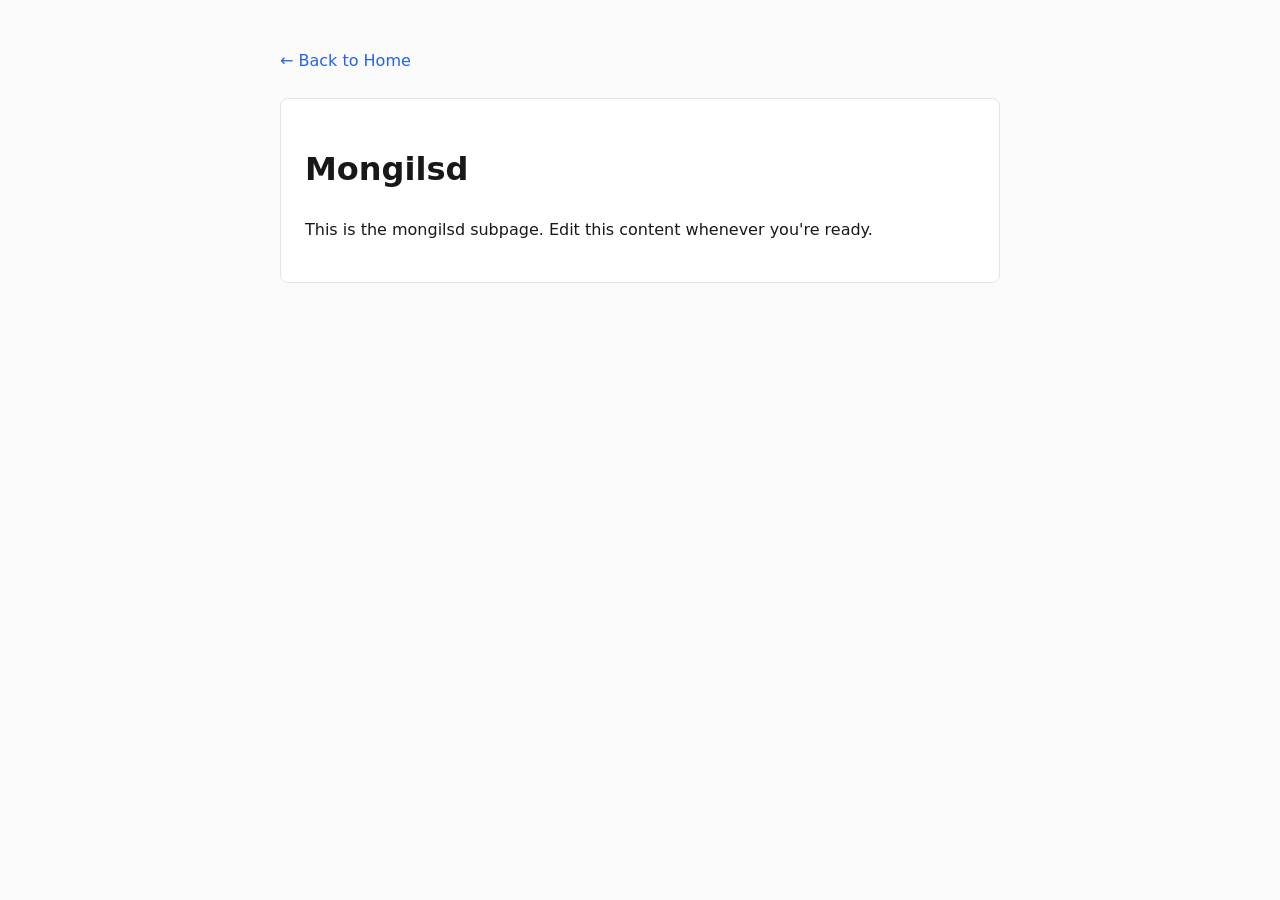
==== mongilsd/index.html @ da9980de "Add initial HTML structure for Mongilsd page" ====
<!DOCTYPE html>
<html lang="en">
<head>
  <meta charset="UTF-8" />
  <meta name="viewport" content="width=device-width, initial-scale=1.0" />
  <title>Mongilsd</title>
  <style>
    body {
      font-family: system-ui, -apple-system, BlinkMacSystemFont, "Segoe UI", Roboto, sans-serif;
      max-width: 720px;
      margin: 3rem auto;
      padding: 0 1.25rem;
      line-height: 1.6;
      color: #18181b;
      background: #fafafa;
    }
    a {
      color: #2563eb;
      text-decoration: none;
    }
    a:hover {
      text-decoration: underline;
    }
    .box {
      background: #ffffff;
      border: 1px solid #e4e4e7;
      border-radius: 8px;
      padding: 1.5rem;
      margin-top: 1.5rem;
    }
  </style>
</head>
<body>
  <p><a href="index.html">&larr; Back to Home</a></p>
  <div class="box">
    <h1>Mongilsd</h1>
    <p>This is the mongilsd subpage. Edit this content whenever you're ready.</p>
  </div>
</body>
</html>
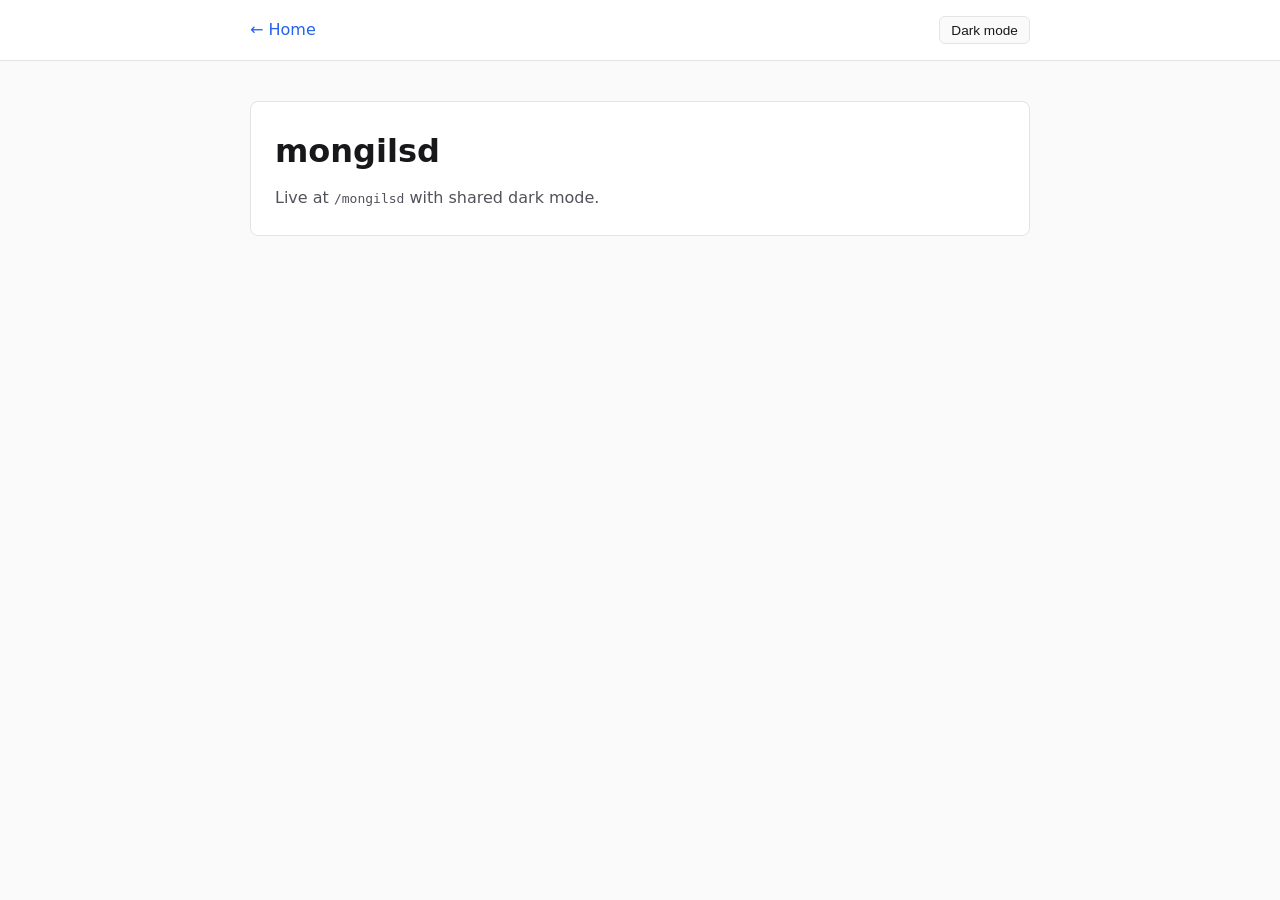
==== commit b82f3cda: "Implement theme toggle and update styles in index.html Added theme toggle functionality and updated " ====
--- a/mongilsd/index.html
+++ b/mongilsd/index.html
@@ -3,38 +3,156 @@
 <head>
   <meta charset="UTF-8" />
   <meta name="viewport" content="width=device-width, initial-scale=1.0" />
-  <title>Mongilsd</title>
+  <title>mongilsd</title>
+  <script>
+    (function () {
+      const saved = localStorage.getItem("theme");
+      if (saved === "dark" || saved === "light") {
+        document.documentElement.dataset.theme = saved;
+      }
+    })();
+  </script>
   <style>
+    :root {
+      --bg: #fafafa;
+      --surface: #ffffff;
+      --text: #18181b;
+      --muted: #52525b;
+      --border: #e4e4e7;
+      --accent: #2563eb;
+    }
+
+    @media (prefers-color-scheme: dark) {
+      :root:not([data-theme="light"]) {
+        --bg: #09090b;
+        --surface: #18181b;
+        --text: #f4f4f5;
+        --muted: #a1a1aa;
+        --border: #27272a;
+        --accent: #3b82f6;
+      }
+    }
+
+    :root[data-theme="dark"] {
+      --bg: #09090b;
+      --surface: #18181b;
+      --text: #f4f4f5;
+      --muted: #a1a1aa;
+      --border: #27272a;
+      --accent: #3b82f6;
+    }
+
+    * {
+      box-sizing: border-box;
+      margin: 0;
+      padding: 0;
+    }
+
     body {
       font-family: system-ui, -apple-system, BlinkMacSystemFont, "Segoe UI", Roboto, sans-serif;
-      max-width: 720px;
-      margin: 3rem auto;
+      background-color: var(--bg);
+      color: var(--text);
+      line-height: 1.6;
+      transition: background-color 0.2s ease, color 0.2s ease;
+    }
+
+    .container {
+      max-width: 820px;
+      margin: 0 auto;
       padding: 0 1.25rem;
-      line-height: 1.6;
-      color: #18181b;
-      background: #fafafa;
     }
+
+    header {
+      border-bottom: 1px solid var(--border);
+      background: var(--surface);
+      padding: 1rem 0;
+    }
+
+    nav {
+      display: flex;
+      justify-content: space-between;
+      align-items: center;
+      gap: 1rem;
+    }
+
     a {
-      color: #2563eb;
+      color: var(--accent);
       text-decoration: none;
     }
-    a:hover {
-      text-decoration: underline;
+
+    .nav-right {
+      display: flex;
+      align-items: center;
+      gap: 1rem;
     }
+
+    .theme-toggle {
+      background: var(--bg);
+      color: var(--text);
+      border: 1px solid var(--border);
+      padding: 0.35rem 0.7rem;
+      border-radius: 6px;
+      font-size: 0.85rem;
+      cursor: pointer;
+    }
+
     .box {
-      background: #ffffff;
-      border: 1px solid #e4e4e7;
+      background: var(--surface);
+      border: 1px solid var(--border);
       border-radius: 8px;
       padding: 1.5rem;
-      margin-top: 1.5rem;
+      margin-top: 2.5rem;
+    }
+
+    .box p {
+      color: var(--muted);
+      margin-top: 0.5rem;
     }
   </style>
 </head>
 <body>
-  <p><a href="index.html">&larr; Back to Home</a></p>
-  <div class="box">
-    <h1>Mongilsd</h1>
-    <p>This is the mongilsd subpage. Edit this content whenever you're ready.</p>
-  </div>
+  <header>
+    <div class="container">
+      <nav>
+        <a href="/">← Home</a>
+        <div class="nav-right">
+          <button class="theme-toggle" id="themeToggle" type="button" aria-label="Toggle dark mode">
+            Theme
+          </button>
+        </div>
+      </nav>
+    </div>
+  </header>
+
+  <main class="container">
+    <div class="box">
+      <h1>mongilsd</h1>
+      <p>Live at <code>/mongilsd</code> with shared dark mode.</p>
+    </div>
+  </main>
+
+  <script>
+    const root = document.documentElement;
+    const toggleBtn = document.getElementById("themeToggle");
+
+    function isDarkActive() {
+      if (root.dataset.theme === "dark") return true;
+      if (root.dataset.theme === "light") return false;
+      return window.matchMedia("(prefers-color-scheme: dark)").matches;
+    }
+
+    function updateButtonLabel() {
+      toggleBtn.textContent = isDarkActive() ? "Light mode" : "Dark mode";
+    }
+
+    updateButtonLabel();
+
+    toggleBtn.addEventListener("click", () => {
+      const nextTheme = isDarkActive() ? "light" : "dark";
+      root.dataset.theme = nextTheme;
+      localStorage.setItem("theme", nextTheme);
+      updateButtonLabel();
+    });
+  </script>
 </body>
 </html>
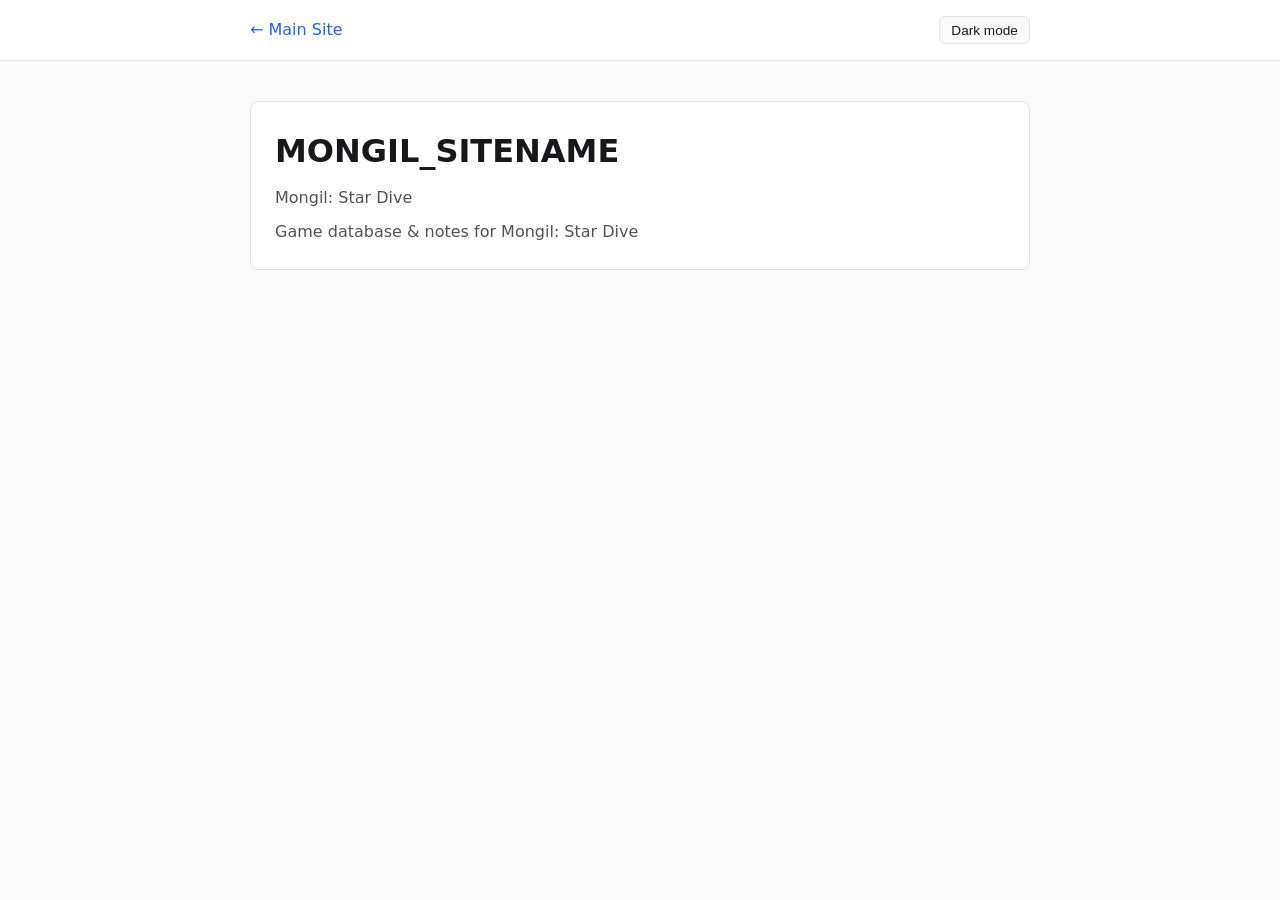
==== commit 97207c28: "Update HTML structure and theme handling" ====
--- a/mongilsd/index.html
+++ b/mongilsd/index.html
@@ -3,7 +3,8 @@
 <head>
   <meta charset="UTF-8" />
   <meta name="viewport" content="width=device-width, initial-scale=1.0" />
-  <title>mongilsd</title>
+  <title data-mongil-site-name>MONGIL_SITENAME</title>
+  <link rel="stylesheet" href="../theme.css" />
   <script>
     (function () {
       const saved = localStorage.getItem("theme");
@@ -13,68 +14,6 @@
     })();
   </script>
   <style>
-    :root {
-      --bg: #fafafa;
-      --surface: #ffffff;
-      --text: #18181b;
-      --muted: #52525b;
-      --border: #e4e4e7;
-      --accent: #2563eb;
-    }
-
-    @media (prefers-color-scheme: dark) {
-      :root:not([data-theme="light"]) {
-        --bg: #09090b;
-        --surface: #18181b;
-        --text: #f4f4f5;
-        --muted: #a1a1aa;
-        --border: #27272a;
-        --accent: #3b82f6;
-      }
-    }
-
-    :root[data-theme="dark"] {
-      --bg: #09090b;
-      --surface: #18181b;
-      --text: #f4f4f5;
-      --muted: #a1a1aa;
-      --border: #27272a;
-      --accent: #3b82f6;
-    }
-
-    * {
-      box-sizing: border-box;
-      margin: 0;
-      padding: 0;
-    }
-
-    body {
-      font-family: system-ui, -apple-system, BlinkMacSystemFont, "Segoe UI", Roboto, sans-serif;
-      background-color: var(--bg);
-      color: var(--text);
-      line-height: 1.6;
-      transition: background-color 0.2s ease, color 0.2s ease;
-    }
-
-    .container {
-      max-width: 820px;
-      margin: 0 auto;
-      padding: 0 1.25rem;
-    }
-
-    header {
-      border-bottom: 1px solid var(--border);
-      background: var(--surface);
-      padding: 1rem 0;
-    }
-
-    nav {
-      display: flex;
-      justify-content: space-between;
-      align-items: center;
-      gap: 1rem;
-    }
-
     a {
       color: var(--accent);
       text-decoration: none;
@@ -114,7 +53,7 @@
   <header>
     <div class="container">
       <nav>
-        <a href="/">← Home</a>
+        <a href="../" data-link="home" data-back-to-main>← Main Site</a>
         <div class="nav-right">
           <button class="theme-toggle" id="themeToggle" type="button" aria-label="Toggle dark mode">
             Theme
@@ -126,14 +65,48 @@
 
   <main class="container">
     <div class="box">
-      <h1>mongilsd</h1>
-      <p>Live at <code>/mongilsd</code> with shared dark mode.</p>
+      <h1 data-mongil-site-name>MONGIL_SITENAME</h1>
+      <p data-game-name>Mongil: Star Dive</p>
+      <p data-mongil-subtitle>Game database &amp; notes for Mongil: Star Dive</p>
     </div>
   </main>
 
+  <script src="../config.js"></script>
+  <script src="./config.js"></script>
   <script>
+    const links = SITE_CONFIG.getLinks();
+    const storageKey = SITE_CONFIG.theme?.storageKey || "theme";
+
+    if (SITE_CONFIG.lang) {
+      document.documentElement.lang = SITE_CONFIG.lang;
+    }
+
+    document.querySelectorAll("[data-mongil-site-name]").forEach((el) => {
+      el.textContent = SITE_CONFIG.mongilSiteName;
+    });
+
+    document.querySelectorAll("[data-game-name]").forEach((el) => {
+      el.textContent = MONGIL_CONFIG.gameName;
+    });
+
+    document.querySelectorAll("[data-mongil-subtitle]").forEach((el) => {
+      el.textContent = MONGIL_CONFIG.subtitle;
+    });
+
+    document.querySelectorAll("[data-back-to-main]").forEach((el) => {
+      el.textContent = MONGIL_CONFIG.labels.backToMain;
+    });
+
+    document.querySelectorAll("[data-link]").forEach((el) => {
+      const key = el.dataset.link;
+      if (links[key]) {
+        el.setAttribute("href", links[key]);
+      }
+    });
+
     const root = document.documentElement;
     const toggleBtn = document.getElementById("themeToggle");
+    toggleBtn.setAttribute("aria-label", SITE_CONFIG.labels.themeAriaLabel);
 
     function isDarkActive() {
       if (root.dataset.theme === "dark") return true;
@@ -142,15 +115,18 @@
     }
 
     function updateButtonLabel() {
-      toggleBtn.textContent = isDarkActive() ? "Light mode" : "Dark mode";
+      toggleBtn.textContent = isDarkActive()
+        ? SITE_CONFIG.labels.lightMode
+        : SITE_CONFIG.labels.darkMode;
     }
 
+    toggleBtn.textContent = SITE_CONFIG.labels.themeButton;
     updateButtonLabel();
 
     toggleBtn.addEventListener("click", () => {
       const nextTheme = isDarkActive() ? "light" : "dark";
       root.dataset.theme = nextTheme;
-      localStorage.setItem("theme", nextTheme);
+      localStorage.setItem(storageKey, nextTheme);
       updateButtonLabel();
     });
   </script>
--- a/theme.css
+++ b/theme.css
@@ -0,0 +1,73 @@
+:root {
+  --bg: #fafafa;
+  --surface: #ffffff;
+  --text: #18181b;
+  --muted: #52525b;
+  --border: #e4e4e7;
+  --accent: #2563eb;
+  --accent-text: #ffffff;
+}
+
+@media (prefers-color-scheme: dark) {
+  :root:not([data-theme="light"]) {
+    --bg: #09090b;
+    --surface: #18181b;
+    --text: #f4f4f5;
+    --muted: #a1a1aa;
+    --border: #27272a;
+    --accent: #3b82f6;
+    --accent-text: #ffffff;
+  }
+}
+
+:root[data-theme="dark"] {
+  --bg: #09090b;
+  --surface: #18181b;
+  --text: #f4f4f5;
+  --muted: #a1a1aa;
+  --border: #27272a;
+  --accent: #3b82f6;
+  --accent-text: #ffffff;
+}
+
+* {
+  box-sizing: border-box;
+  margin: 0;
+  padding: 0;
+}
+
+body {
+  font-family: system-ui, -apple-system, BlinkMacSystemFont, "Segoe UI", Roboto, sans-serif;
+  background-color: var(--bg);
+  color: var(--text);
+  line-height: 1.6;
+  transition: background-color 0.2s ease, color 0.2s ease;
+}
+
+.container {
+  max-width: 820px;
+  margin: 0 auto;
+  padding: 0 1.25rem;
+}
+
+header {
+  border-bottom: 1px solid var(--border);
+  background: var(--surface);
+  padding: 1rem 0;
+}
+
+nav {
+  display: flex;
+  justify-content: space-between;
+  align-items: center;
+  gap: 1rem;
+  flex-wrap: wrap;
+}
+
+footer {
+  border-top: 1px solid var(--border);
+  padding: 1.5rem 0;
+  color: var(--muted);
+  font-size: 0.9rem;
+  text-align: center;
+}
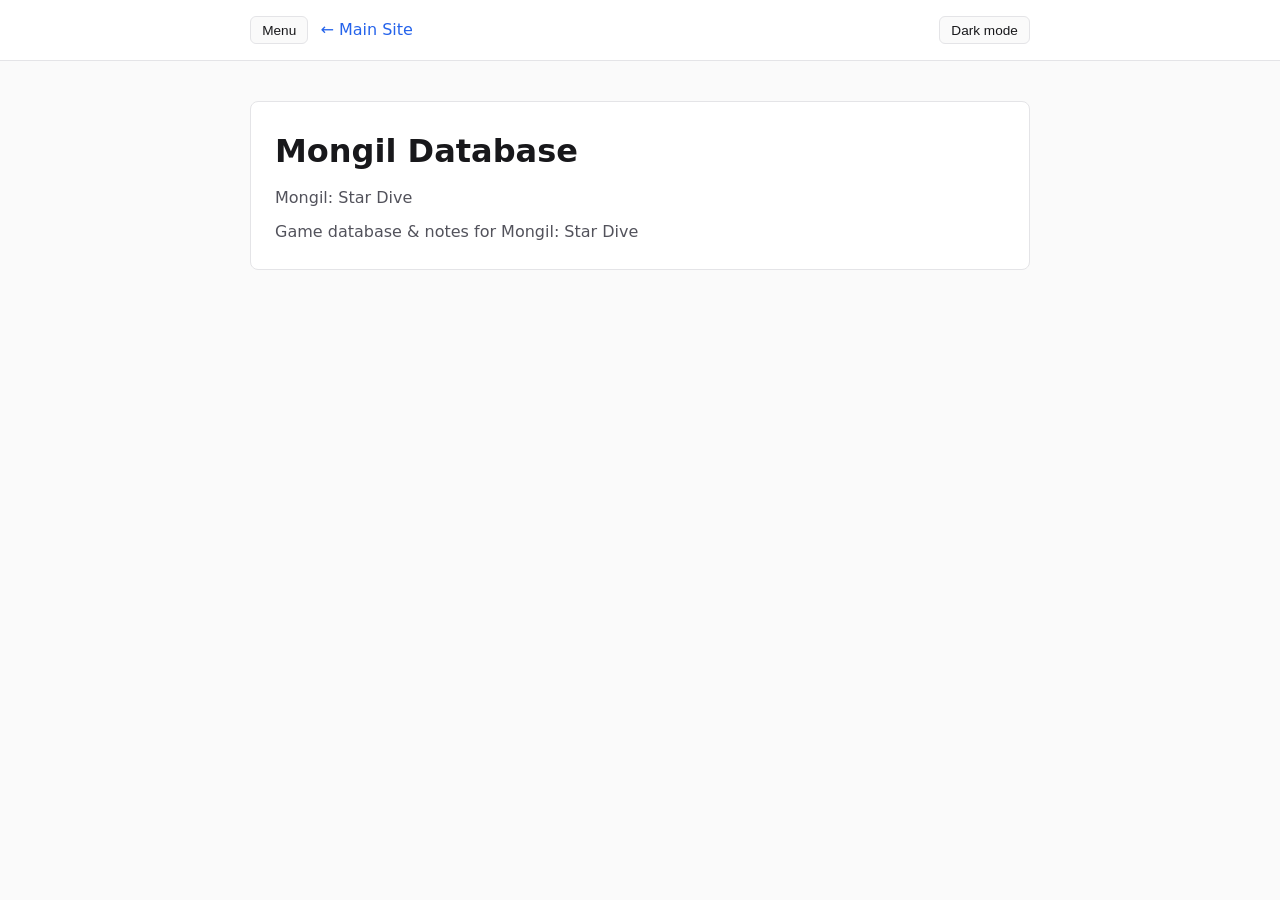
==== commit bc465f39: "Update title and add sidebar to index.html" ====
--- a/mongilsd/index.html
+++ b/mongilsd/index.html
@@ -3,7 +3,7 @@
 <head>
   <meta charset="UTF-8" />
   <meta name="viewport" content="width=device-width, initial-scale=1.0" />
-  <title data-mongil-site-name>MONGIL_SITENAME</title>
+  <title data-mongil-site-name>Mongil Database</title>
   <link rel="stylesheet" href="../theme.css" />
   <script>
     (function () {
@@ -19,13 +19,15 @@
       text-decoration: none;
     }
 
+    .nav-left,
     .nav-right {
       display: flex;
       align-items: center;
-      gap: 1rem;
+      gap: 0.75rem;
     }
 
-    .theme-toggle {
+    .theme-toggle,
+    .sidebar-btn {
       background: var(--bg);
       color: var(--text);
       border: 1px solid var(--border);
@@ -33,6 +35,24 @@
       border-radius: 6px;
       font-size: 0.85rem;
       cursor: pointer;
+    }
+
+    .theme-toggle:hover,
+    .sidebar-btn:hover {
+      border-color: var(--accent);
+    }
+
+    .sidebar-inner {
+      padding: 1.25rem;
+    }
+
+    .sidebar-header {
+      display: flex;
+      justify-content: space-between;
+      align-items: center;
+      padding-bottom: 0.75rem;
+      margin-bottom: 1rem;
+      border-bottom: 1px solid var(--border);
     }
 
     .box {
@@ -53,7 +73,10 @@
   <header>
     <div class="container">
       <nav>
-        <a href="../" data-link="home" data-back-to-main>← Main Site</a>
+        <div class="nav-left">
+          <button class="sidebar-btn" type="button" data-sidebar-toggle>Menu</button>
+          <a href="../" data-link="home" data-back-to-main>← Main Site</a>
+        </div>
         <div class="nav-right">
           <button class="theme-toggle" id="themeToggle" type="button" aria-label="Toggle dark mode">
             Theme
@@ -65,11 +88,23 @@
 
   <main class="container">
     <div class="box">
-      <h1 data-mongil-site-name>MONGIL_SITENAME</h1>
+      <h1 data-mongil-site-name>Mongil Database</h1>
       <p data-game-name>Mongil: Star Dive</p>
       <p data-mongil-subtitle>Game database &amp; notes for Mongil: Star Dive</p>
     </div>
   </main>
+
+  <div class="sidebar-backdrop" data-sidebar-backdrop></div>
+
+  <aside class="sidebar" data-sidebar aria-hidden="true">
+    <div class="sidebar-inner">
+      <div class="sidebar-header">
+        <strong data-mongil-site-name>Mongil Database</strong>
+        <button class="sidebar-btn" type="button" data-sidebar-close>✕</button>
+      </div>
+      <!-- Sidebar content goes here later -->
+    </div>
+  </aside>
 
   <script src="../config.js"></script>
   <script src="./config.js"></script>
@@ -104,6 +139,8 @@
       }
     });
 
+    SITE_CONFIG.sidebar.init();
+
     const root = document.documentElement;
     const toggleBtn = document.getElementById("themeToggle");
     toggleBtn.setAttribute("aria-label", SITE_CONFIG.labels.themeAriaLabel);
--- a/theme.css
+++ b/theme.css
@@ -71,3 +71,36 @@
   font-size: 0.9rem;
   text-align: center;
 }
+
+.sidebar-backdrop {
+  position: fixed;
+  inset: 0;
+  background: rgba(0, 0, 0, 0.45);
+  opacity: 0;
+  pointer-events: none;
+  transition: opacity 0.2s ease;
+  z-index: 40;
+}
+
+.sidebar-backdrop[data-open="true"] {
+  opacity: 1;
+  pointer-events: auto;
+}
+
+.sidebar {
+  position: fixed;
+  top: 0;
+  left: 0;
+  height: 100vh;
+  width: 280px;
+  max-width: 85vw;
+  background: var(--surface);
+  border-right: 1px solid var(--border);
+  transform: translateX(-100%);
+  transition: transform 0.2s ease;
+  z-index: 50;
+}
+
+.sidebar[data-open="true"] {
+  transform: translateX(0);
+}
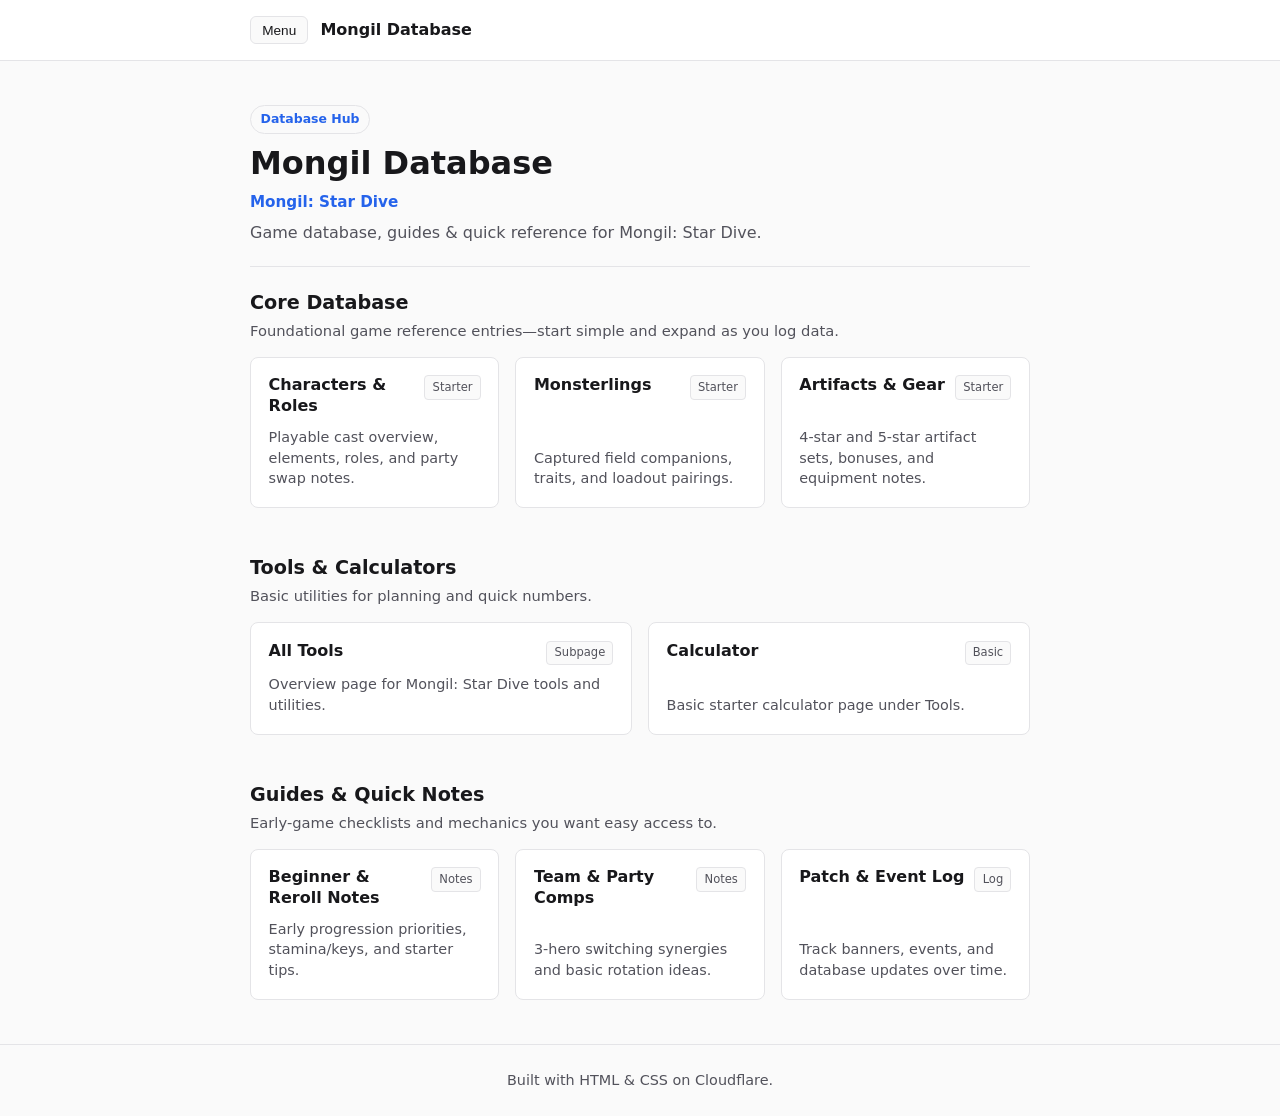
==== commit fc68077b: "Added device support" ====
--- a/mongilsd/index.html
+++ b/mongilsd/index.html
@@ -5,6 +5,7 @@
   <meta name="viewport" content="width=device-width, initial-scale=1.0" />
   <title data-mongil-site-name>Mongil Database</title>
   <link rel="stylesheet" href="../theme.css" />
+  <link rel="stylesheet" href="./theme.css" />
   <script>
     (function () {
       const saved = localStorage.getItem("theme");
@@ -13,159 +14,141 @@
       }
     })();
   </script>
-  <style>
-    a {
-      color: var(--accent);
-      text-decoration: none;
-    }
-
-    .nav-left,
-    .nav-right {
-      display: flex;
-      align-items: center;
-      gap: 0.75rem;
-    }
-
-    .theme-toggle,
-    .sidebar-btn {
-      background: var(--bg);
-      color: var(--text);
-      border: 1px solid var(--border);
-      padding: 0.35rem 0.7rem;
-      border-radius: 6px;
-      font-size: 0.85rem;
-      cursor: pointer;
-    }
-
-    .theme-toggle:hover,
-    .sidebar-btn:hover {
-      border-color: var(--accent);
-    }
-
-    .sidebar-inner {
-      padding: 1.25rem;
-    }
-
-    .sidebar-header {
-      display: flex;
-      justify-content: space-between;
-      align-items: center;
-      padding-bottom: 0.75rem;
-      margin-bottom: 1rem;
-      border-bottom: 1px solid var(--border);
-    }
-
-    .box {
-      background: var(--surface);
-      border: 1px solid var(--border);
-      border-radius: 8px;
-      padding: 1.5rem;
-      margin-top: 2.5rem;
-    }
-
-    .box p {
-      color: var(--muted);
-      margin-top: 0.5rem;
-    }
-  </style>
 </head>
 <body>
-  <header>
-    <div class="container">
-      <nav>
-        <div class="nav-left">
-          <button class="sidebar-btn" type="button" data-sidebar-toggle>Menu</button>
-          <a href="../" data-link="home" data-back-to-main>← Main Site</a>
-        </div>
-        <div class="nav-right">
-          <button class="theme-toggle" id="themeToggle" type="button" aria-label="Toggle dark mode">
-            Theme
-          </button>
-        </div>
-      </nav>
+<header>
+  <div class="container">
+    <nav>
+      <div class="nav-left">
+        <button class="sidebar-btn" type="button" data-sidebar-toggle>Menu</button>
+        <a class="hub-brand" href="./" data-mongil-site-name>Mongil Database</a>
+      </div>
+      <div class="nav-right"></div>
+    </nav>
+  </div>
+</header>
+
+<main class="container" id="overview">
+  <section class="hub-hero">
+    <span class="hub-badge" data-hub-badge>Database Hub</span>
+    <h1 data-hub-title>Mongil Database</h1>
+    <div class="hub-game-title" data-game-name>Mongil: Star Dive</div>
+    <p class="hub-subtitle" data-mongil-subtitle>
+      Game database, guides &amp; quick reference for Mongil: Star Dive.
+    </p>
+  </section>
+
+  <div id="hubSections"></div>
+</main>
+
+<footer>
+  <div class="container">
+    <p data-footer-text>Built with HTML &amp; CSS on Cloudflare.</p>
+  </div>
+</footer>
+
+<div class="sidebar-backdrop" data-sidebar-backdrop></div>
+
+<aside class="sidebar" data-sidebar aria-hidden="true">
+  <div class="sidebar-inner">
+    <div class="sidebar-header">
+      <strong data-sidebar-title>Mongil Hub</strong>
+      <button class="sidebar-btn" type="button" data-sidebar-close>✕</button>
     </div>
-  </header>
+    <nav class="sidebar-nav" id="hubSidebarNav" aria-label="Subdomain navigation"></nav>
+    <div class="sidebar-divider">
+      <button class="theme-toggle" id="themeToggle" type="button" aria-label="Toggle dark mode">
+        Theme
+      </button>
+      <a class="sidebar-link" href="../" data-link="home" data-back-to-main>← Main Site</a>
+    </div>
+  </div>
+</aside>
 
-  <main class="container">
-    <div class="box">
-      <h1 data-mongil-site-name>Mongil Database</h1>
-      <p data-game-name>Mongil: Star Dive</p>
-      <p data-mongil-subtitle>Game database &amp; notes for Mongil: Star Dive</p>
-    </div>
-  </main>
+<script src="../config.js"></script>
+<script src="./config.js"></script>
+<script>
+  const badgeEl = document.querySelector("[data-hub-badge]");
+  if (badgeEl && MONGIL_CONFIG.hero?.badge) {
+    badgeEl.textContent = MONGIL_CONFIG.hero.badge;
+  }
 
-  <div class="sidebar-backdrop" data-sidebar-backdrop></div>
+  const titleEl = document.querySelector("[data-hub-title]");
+  if (titleEl && MONGIL_CONFIG.hero?.title) {
+    titleEl.textContent = MONGIL_CONFIG.hero.title;
+  }
 
-  <aside class="sidebar" data-sidebar aria-hidden="true">
-    <div class="sidebar-inner">
-      <div class="sidebar-header">
-        <strong data-mongil-site-name>Mongil Database</strong>
-        <button class="sidebar-btn" type="button" data-sidebar-close>✕</button>
-      </div>
-      <!-- Sidebar content goes here later -->
-    </div>
-  </aside>
+  const sidebarNavEl = document.getElementById("hubSidebarNav");
+  if (sidebarNavEl && Array.isArray(MONGIL_CONFIG.sidebarLinks)) {
+    sidebarNavEl.innerHTML = "";
+    MONGIL_CONFIG.sidebarLinks.forEach((item) => {
+      const a = document.createElement("a");
+      a.className = "sidebar-link";
+      a.href = item.href;
+      a.textContent = item.label;
+      a.addEventListener("click", () => SITE_CONFIG.sidebar.close());
+      sidebarNavEl.appendChild(a);
+    });
+  }
 
-  <script src="../config.js"></script>
-  <script src="./config.js"></script>
-  <script>
-    const links = SITE_CONFIG.getLinks();
-    const storageKey = SITE_CONFIG.theme?.storageKey || "theme";
+  const sectionsContainer = document.getElementById("hubSections");
+  if (sectionsContainer && Array.isArray(MONGIL_CONFIG.sections)) {
+    sectionsContainer.innerHTML = "";
+    MONGIL_CONFIG.sections.forEach((sec) => {
+      const sectionEl = document.createElement("section");
+      sectionEl.className = "hub-section";
+      if (sec.id) sectionEl.id = sec.id;
 
-    if (SITE_CONFIG.lang) {
-      document.documentElement.lang = SITE_CONFIG.lang;
-    }
+      const headerEl = document.createElement("div");
+      headerEl.className = "hub-section-header";
 
-    document.querySelectorAll("[data-mongil-site-name]").forEach((el) => {
-      el.textContent = SITE_CONFIG.mongilSiteName;
+      const h2 = document.createElement("h2");
+      h2.textContent = sec.title;
+      headerEl.appendChild(h2);
+
+      if (sec.description) {
+        const p = document.createElement("p");
+        p.textContent = sec.description;
+        headerEl.appendChild(p);
+      }
+
+      const gridEl = document.createElement("div");
+      gridEl.className = "hub-grid";
+
+      (sec.cards || []).forEach((card) => {
+        const a = document.createElement("a");
+        a.className = "hub-card";
+        a.href = card.href || "#";
+
+        const topRow = document.createElement("div");
+        topRow.className = "hub-card-top";
+
+        const h3 = document.createElement("h3");
+        h3.textContent = card.title;
+        topRow.appendChild(h3);
+
+        if (card.status) {
+          const tag = document.createElement("span");
+          tag.className = "hub-card-tag";
+          tag.textContent = card.status;
+          topRow.appendChild(tag);
+        }
+
+        const desc = document.createElement("p");
+        desc.textContent = card.summary;
+
+        a.appendChild(topRow);
+        a.appendChild(desc);
+        gridEl.appendChild(a);
+      });
+
+      sectionEl.appendChild(headerEl);
+      sectionEl.appendChild(gridEl);
+      sectionsContainer.appendChild(sectionEl);
     });
+  }
 
-    document.querySelectorAll("[data-game-name]").forEach((el) => {
-      el.textContent = MONGIL_CONFIG.gameName;
-    });
-
-    document.querySelectorAll("[data-mongil-subtitle]").forEach((el) => {
-      el.textContent = MONGIL_CONFIG.subtitle;
-    });
-
-    document.querySelectorAll("[data-back-to-main]").forEach((el) => {
-      el.textContent = MONGIL_CONFIG.labels.backToMain;
-    });
-
-    document.querySelectorAll("[data-link]").forEach((el) => {
-      const key = el.dataset.link;
-      if (links[key]) {
-        el.setAttribute("href", links[key]);
-      }
-    });
-
-    SITE_CONFIG.sidebar.init();
-
-    const root = document.documentElement;
-    const toggleBtn = document.getElementById("themeToggle");
-    toggleBtn.setAttribute("aria-label", SITE_CONFIG.labels.themeAriaLabel);
-
-    function isDarkActive() {
-      if (root.dataset.theme === "dark") return true;
-      if (root.dataset.theme === "light") return false;
-      return window.matchMedia("(prefers-color-scheme: dark)").matches;
-    }
-
-    function updateButtonLabel() {
-      toggleBtn.textContent = isDarkActive()
-        ? SITE_CONFIG.labels.lightMode
-        : SITE_CONFIG.labels.darkMode;
-    }
-
-    toggleBtn.textContent = SITE_CONFIG.labels.themeButton;
-    updateButtonLabel();
-
-    toggleBtn.addEventListener("click", () => {
-      const nextTheme = isDarkActive() ? "light" : "dark";
-      root.dataset.theme = nextTheme;
-      localStorage.setItem(storageKey, nextTheme);
-      updateButtonLabel();
-    });
-  </script>
+  SITE_CONFIG.initPage();
+</script>
 </body>
-</html>
+</html>
--- a/theme.css
+++ b/theme.css
@@ -6,6 +6,14 @@
   --border: #e4e4e7;
   --accent: #2563eb;
   --accent-text: #ffffff;
+
+  /* Sitewide layout tokens */
+  --container-max: 820px;
+  --container-px: 1.25rem;
+  --header-py: 1rem;
+  --footer-py: 1.5rem;
+  --sidebar-width: 280px;
+  --tap-target-min: 32px;
 }
 
 @media (prefers-color-scheme: dark) {
@@ -30,6 +38,27 @@
   --accent-text: #ffffff;
 }
 
+/* Size-based layout adjustments */
+:root[data-size="tablet"] {
+  --container-max: 760px;
+  --container-px: 1.25rem;
+  --sidebar-width: 270px;
+}
+
+:root[data-size="mobile"] {
+  --container-max: 100%;
+  --container-px: 1rem;
+  --header-py: 0.75rem;
+  --footer-py: 1.25rem;
+  --sidebar-width: 260px;
+}
+
+/* Touch / phone ergonomics */
+:root[data-device="phone"] {
+  --tap-target-min: 40px;
+  -webkit-tap-highlight-color: transparent;
+}
+
 * {
   box-sizing: border-box;
   margin: 0;
@@ -45,28 +74,51 @@
 }
 
 .container {
-  max-width: 820px;
+  max-width: var(--container-max);
   margin: 0 auto;
-  padding: 0 1.25rem;
+  padding: 0 var(--container-px);
 }
 
 header {
   border-bottom: 1px solid var(--border);
   background: var(--surface);
-  padding: 1rem 0;
+  padding: var(--header-py) 0;
 }
 
 nav {
   display: flex;
   justify-content: space-between;
   align-items: center;
-  gap: 1rem;
+  gap: 0.75rem;
   flex-wrap: wrap;
+}
+
+:root[data-size="mobile"] nav {
+  gap: 0.6rem;
+}
+
+:root[data-size="mobile"] .nav-right {
+  width: 100%;
+  justify-content: space-between;
+  gap: 0.65rem;
+}
+
+:root[data-size="mobile"] .nav-links {
+  gap: 0.75rem;
+  flex-wrap: wrap;
+  font-size: 0.9rem;
+}
+
+:root[data-device="phone"] button,
+:root[data-device="phone"] .nav-links a {
+  min-height: var(--tap-target-min);
+  display: inline-flex;
+  align-items: center;
 }
 
 footer {
   border-top: 1px solid var(--border);
-  padding: 1.5rem 0;
+  padding: var(--footer-py) 0;
   color: var(--muted);
   font-size: 0.9rem;
   text-align: center;
@@ -92,7 +144,8 @@
   top: 0;
   left: 0;
   height: 100vh;
-  width: 280px;
+  height: 100dvh;
+  width: var(--sidebar-width);
   max-width: 85vw;
   background: var(--surface);
   border-right: 1px solid var(--border);
@@ -103,4 +156,4 @@
 
 .sidebar[data-open="true"] {
   transform: translateX(0);
-}
+}
--- a/mongilsd/theme.css
+++ b/mongilsd/theme.css
@@ -0,0 +1,205 @@
+:root {
+  --hub-card-bg: var(--surface);
+  --hub-card-border: var(--border);
+  --hub-card-hover-border: var(--accent);
+  --hub-badge-bg: var(--bg);
+  --hub-hero-py: 2.75rem;
+  --hub-section-py: 1.5rem;
+  --hub-grid-gap: 1rem;
+}
+
+:root[data-size="mobile"] {
+  --hub-hero-py: 1.75rem;
+  --hub-section-py: 1.1rem;
+  --hub-grid-gap: 0.75rem;
+}
+
+a {
+  color: var(--accent);
+  text-decoration: none;
+}
+
+.nav-left,
+.nav-right {
+  display: flex;
+  align-items: center;
+  gap: 0.75rem;
+}
+
+.hub-brand {
+  font-weight: 700;
+  font-size: 1rem;
+  color: var(--text);
+}
+
+.theme-toggle,
+.sidebar-btn {
+  background: var(--bg);
+  color: var(--text);
+  border: 1px solid var(--border);
+  padding: 0.35rem 0.7rem;
+  border-radius: 6px;
+  font-size: 0.85rem;
+  cursor: pointer;
+}
+
+.theme-toggle:hover,
+.sidebar-btn:hover {
+  border-color: var(--hub-card-hover-border);
+}
+
+.sidebar-inner {
+  padding: 1.25rem;
+  display: flex;
+  flex-direction: column;
+  gap: 1rem;
+  height: 100%;
+}
+
+.sidebar-header {
+  display: flex;
+  justify-content: space-between;
+  align-items: center;
+  padding-bottom: 0.75rem;
+  border-bottom: 1px solid var(--border);
+}
+
+.sidebar-nav {
+  display: flex;
+  flex-direction: column;
+  gap: 0.35rem;
+}
+
+.sidebar-link {
+  display: block;
+  padding: 0.55rem 0.75rem;
+  border-radius: 6px;
+  color: var(--text);
+  font-size: 0.95rem;
+}
+
+.sidebar-link:hover {
+  background: var(--bg);
+  color: var(--accent);
+}
+
+.sidebar-divider {
+  border-top: 1px solid var(--border);
+  padding-top: 0.75rem;
+  margin-top: auto;
+}
+
+.hub-hero {
+  padding: var(--hub-hero-py) 0 1.25rem;
+  border-bottom: 1px solid var(--border);
+}
+
+.hub-badge {
+  display: inline-block;
+  font-size: 0.78rem;
+  font-weight: 600;
+  color: var(--accent);
+  background: var(--hub-badge-bg);
+  border: 1px solid var(--border);
+  padding: 0.2rem 0.6rem;
+  border-radius: 999px;
+  margin-bottom: 0.65rem;
+}
+
+.hub-hero h1 {
+  font-size: 2rem;
+  line-height: 1.2;
+  margin-bottom: 0.45rem;
+}
+
+:root[data-size="mobile"] .hub-hero h1 {
+  font-size: 1.55rem;
+}
+
+.hub-game-title {
+  font-size: 0.95rem;
+  font-weight: 600;
+  color: var(--accent);
+  margin-bottom: 0.4rem;
+}
+
+.hub-hero p.hub-subtitle {
+  color: var(--muted);
+  max-width: 62ch;
+  font-size: 1rem;
+}
+
+.hub-section {
+  padding: var(--hub-section-py) 0;
+}
+
+.hub-section:last-of-type {
+  padding-bottom: 2.75rem;
+}
+
+.hub-section-header {
+  margin-bottom: 0.9rem;
+}
+
+.hub-section-header h2 {
+  font-size: 1.2rem;
+  line-height: 1.3;
+  margin-bottom: 0.2rem;
+}
+
+.hub-section-header p {
+  color: var(--muted);
+  font-size: 0.92rem;
+}
+
+.hub-grid {
+  display: grid;
+  grid-template-columns: repeat(auto-fit, minmax(220px, 1fr));
+  gap: var(--hub-grid-gap);
+}
+
+.hub-card {
+  display: flex;
+  flex-direction: column;
+  justify-content: space-between;
+  gap: 0.6rem;
+  background: var(--hub-card-bg);
+  border: 1px solid var(--hub-card-border);
+  border-radius: 8px;
+  padding: 1.1rem;
+  color: var(--text);
+  transition: border-color 0.15s ease, transform 0.15s ease;
+}
+
+.hub-card:hover {
+  border-color: var(--hub-card-hover-border);
+  transform: translateY(-1px);
+}
+
+.hub-card-top {
+  display: flex;
+  justify-content: space-between;
+  align-items: flex-start;
+  gap: 0.5rem;
+}
+
+.hub-card h3 {
+  font-size: 1rem;
+  line-height: 1.3;
+}
+
+.hub-card-tag {
+  font-size: 0.72rem;
+  color: var(--muted);
+  background: var(--hub-badge-bg);
+  border: 1px solid var(--border);
+  padding: 0.12rem 0.45rem;
+  border-radius: 4px;
+  white-space: nowrap;
+}
+
+.hub-card p {
+  color: var(--muted);
+  font-size: 0.9rem;
+  line-height: 1.45;
+}
